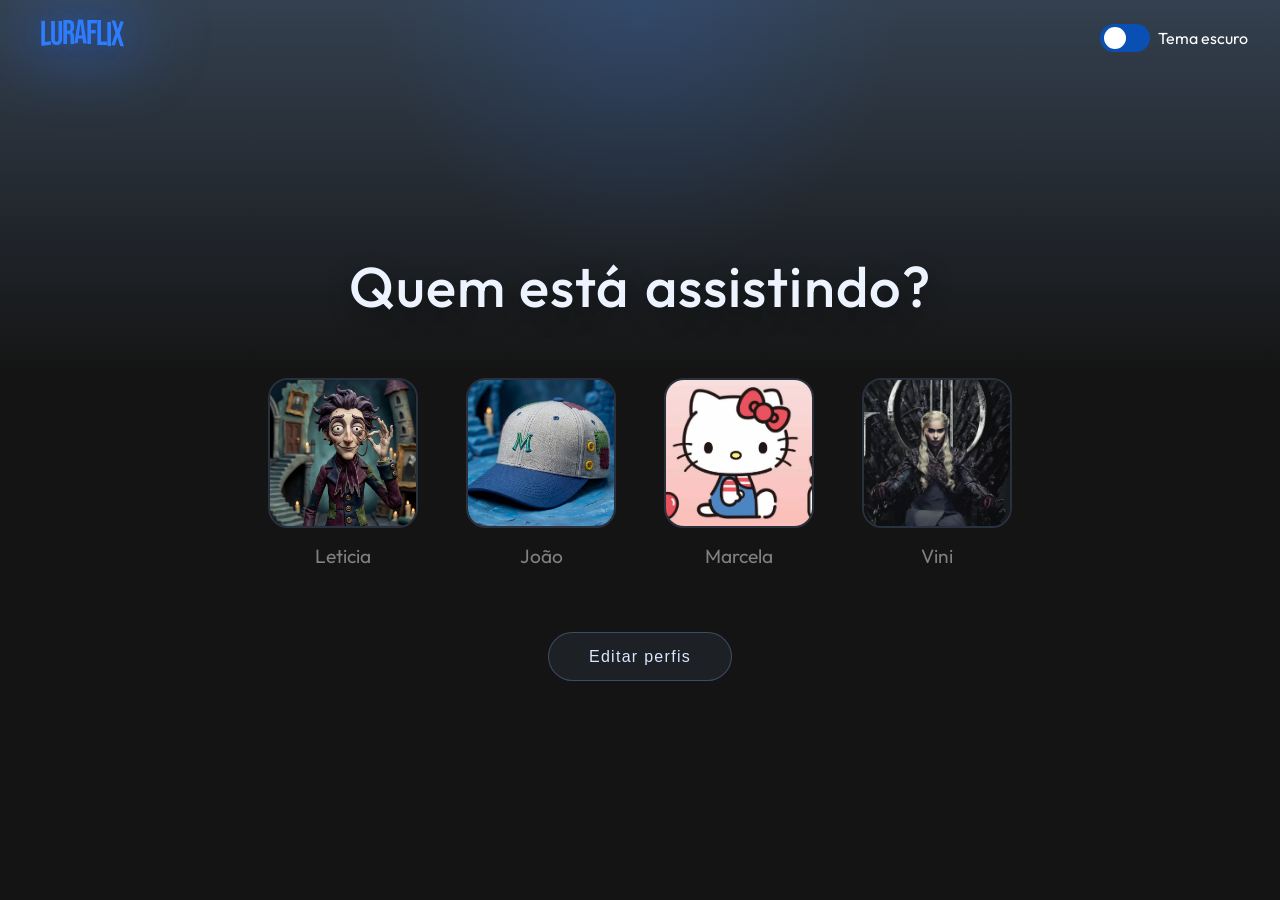
==== index.html @ d05340d7 "Add files via upload" ====
﻿<!DOCTYPE html>
<html lang="pt-br">
<head>
    <meta charset="UTF-8">
    <meta name="viewport" content="width=device-width, initial-scale=1.0">
    <title>Luraflix</title>
    <link rel="stylesheet" href="style.css">
    <link href="https://fonts.googleapis.com/css2?family=Bebas+Neue&display=swap" rel="stylesheet">
    <link href="https://fonts.googleapis.com/css2?family=Outfit:wght@400;500;700&display=swap" rel="stylesheet">
</head>
<body>
   <div class="netflix-title" aria-label="LuraFlix">
    <span class="logo-l">L</span>
    <span class="logo-u">u</span>
    <span class="logo-r">r</span>
    <span class="logo-a">a</span>
    <span class="logo-f">F</span>
    <span class="logo-l2">l</span>
    <span class="logo-i">i</span>
    <span class="logo-x">x</span>
   </div>
    <div class="red-glow"></div>
    <main>
     <div class="theme-container">
    <button id="theme-toggle" class="toggle" onclick="toggleTheme()"></button>
    <span id="theme-text">Tema escuro</span>
     </div>
        <h1><span>Quem está</span><span>assistindo?</span></h1>
        <section aria-label="Perfis disponíveis">
            <nav class="profiles">
                <ul>
                    <li>
                        <a href="catalogo/catalogo.html" class="profile">
                            <figure>
                                <img src="assets/perfil-1.jpg" alt="Um personagem de aparÃªncia gÃ³tica e caricata, com cabelos roxos e monÃ³culo, posa em um cenÃ¡rio fantÃ¡stico de miniaturas sombrias iluminadas por velas.">
                                <figcaption>Leticia</figcaption>
                            </figure>
                        </a>
                    </li>
                    <li>
                        <a href="catalogo/catalogo.html" class="profile">
                            <figure>
                                <img src="assets/perfil-2.jpg" alt="Imagem de um bonÃ© azul">
                                <figcaption>João</figcaption>
                            </figure>
                        </a>
                    </li>
                    <li>
                        <a href="catalogo/catalogo.html" class="profile">
                            <figure>
                                <img src="assets/perfil-3.png" alt="IlustraÃ§Ã£o de uma boneca estilo gatinho branco sentada com laÃ§o vermelho, roupa azul, ao lado de trÃªs maÃ§Ã£s e uma garrafinha de leite com canudo em fundo rosa suave.">
                                <figcaption>Marcela</figcaption>
                            </figure>
                        </a>
                    </li>
                    <li>
                        <a href="catalogo/catalogo.html" class="profile">
                            <figure>
                                <img src="assets/perfil-4.png" alt="Personagem feminina sentada no Trono de Ferro com expressÃ£o sÃ©ria, vestindo roupas escuras em um cenÃ¡rio sombrio e dramÃ¡tico.">
                                <figcaption>Vini</figcaption>
                            </figure>
                        </a>
                    </li>
                </ul>
            </nav>
             <section class="gerenciar">
            <button type="button" class="botao-gerenciar">Editar perfis</button>
        </section> 
    </main>
   <script src="js/index.js"></script>
   <script src="theme.js"></script>
</body>
</html>
---- style.css ----
﻿* {
    margin: 0;
    padding: 0;
    box-sizing: border-box;
}

body {
    background: #141414;
    color: #fff;
    font-family: 'Outfit', 'Segoe UI', Arial, sans-serif;
}






@keyframes glowNetflix2 { 
    0% { 
        opacity: 0; 
        transform: scale(0.8); 
    } 

    50% { 
        opacity: 0.3; transform: scale(1); 
    } 

    100% { opacity: 0;
         transform: scale(0.8);

     }
 }

 
/* CENTRALIZA */
main {
    display: flex;
    flex-direction: column;
    align-items: center;
    justify-content: center;
    min-height: 100vh;
    padding: 5rem 1.5rem 3rem;
}

.intro-label {
    margin-bottom: 0.9rem;
    font-size: 0.82rem;
    font-weight: 600;
    letter-spacing: 0.22em;
    text-transform: uppercase;
    color: #8db9ff;
}

/* TÃTULO */
h1 {
    font-size: 3.2rem;
    font-weight: 400;
    margin-bottom: 3.5rem;
}

/* LISTA */
ul {
    list-style: none;
    display: flex;
    gap: 3rem;
}

/* PERFIL */
.profile {
    text-decoration: none;
    text-align: center;
    color: #808080;
    transition: opacity 0.3s;
}

/* IMAGEM */
.profile img {
    width: 150px;
    height: 150px;
    border-radius: 20px;
    object-fit: cover;
    display: block;
    border: 2px solid rgba(141, 185, 255, 0.18);
}


/* NOME */
figcaption {
    margin-top: 1rem;
    font-size: 1.2rem;
    transition: color 0.3s;
}

/* HOVER ESTILO NETFLIX */
.profile:hover img {
    transform: translateY(-8px) scale(1.06);
    border: 2px solid #8db9ff;
    box-shadow: 0 18px 40px rgba(8,0,40,0.45);
}

.profile:hover figcaption {
    color: #fff;
}

/* ESCURECE OS OUTROS */
ul:hover .profile {
    opacity: 0.3;
}

ul:hover .profile:hover {
    opacity: 1;
}

/* BOTÃƒO GERENCIAR */
.botao-gerenciar {
    margin-top: 5rem;
    padding: 0.9rem 2.5rem;
    border: 1px solid rgba(141, 185, 255, 0.28);
    background: rgba(141, 185, 255, 0.08);
    color: #d9e7ff;
    font-size: 1rem;
    letter-spacing: 0.08em;
    cursor: pointer;
    transition: all 0.3s ease;
    display: block;
    margin: 4rem auto 0 auto;
    border-radius: 999px;
}

.botao-gerenciar:hover {
    color: #081428;
    border-color: #8db9ff;
    background: #8db9ff;
}

/* RESPONSIVO */
@media (max-width: 900px) {
    ul {
        gap: 2rem;
    }

    .profile img {
        width: 120px;
        height: 120px;
    }

    h1 {
        font-size: 2.2rem;
    }
}

@media (max-width: 600px) {
    main {
        min-height: auto;
        padding: 6.5rem 1.25rem 2.5rem;
        justify-content: flex-start;
    }

    .netflix-title {
        top: 0.9rem;
        left: 1rem;
        font-size: 1.5rem;
    }

    .theme-container {
        top: 0.9rem;
        right: 1rem;
        gap: 0.5rem;
        transform: scale(0.84);
        transform-origin: top right;
    }

    #theme-text {
        font-size: 0.82rem;
        white-space: nowrap;
    }

    ul {
        width: min(100%, 320px);
        display: grid;
        grid-template-columns: repeat(2, minmax(0, 1fr));
        justify-content: center;
        gap: 1.75rem 1.25rem;
    }

    li {
        width: 100%;
    }

    .profile {
        display: block;
        width: 100%;
    }

    .profile img {
        width: 100%;
        max-width: 126px;
        aspect-ratio: 1 / 1;
        height: auto;
        margin: 0 auto;
        border-radius: 6px;
    }

    figcaption {
        margin-top: 0.8rem;
        font-size: 1.05rem;
    }

    h1 {
        font-size: clamp(2.1rem, 8.8vw, 2.8rem);
        line-height: 1.12;
        margin-bottom: 2rem;
        text-align: center;
        letter-spacing: 0;
        max-width: none;
    }

    h1 span {
        display: block;
    }

    h1 span + span {
        margin-left: 0;
    }

    .botao-gerenciar {
        margin-top: 3rem;
        width: min(100%, 320px);
        padding: 0.85rem 1.2rem;
        font-size: 0.95rem;
        letter-spacing: 0.08em;
    }

    .gerenciar {
        width: 100%;
        display: flex;
        justify-content: center;
    }
}

/* LIGHT MODE */
body.light-mode {
    background: linear-gradient(to bottom, #e8eef7 0%, #f5f5f5 55%, #f5f5f5 100%);
    color: #222;
}

.light-mode .profile {
    color: #555;
}

.light-mode .intro-label {
    color: #1d5fd3;
}

.light-mode .profile:hover figcaption {
    color: #000;
}

/* ðŸ‘‡ AQUI EMBAIXO (NOVO CÃ“DIGO) */
.theme-container {
    position: absolute;
    top: 1.5rem;
    right: 2rem;
    display: flex;
    align-items: center;
    gap: 0.5rem;
}

.toggle {
    width: 50px;
    height: 28px;
    background: #555;
    border-radius: 20px;
    border: none;
    cursor: pointer;
    position: relative;
}

.toggle::before {
    content: "";
    position: absolute;
    width: 22px;
    height: 22px;
    background: #fff;
    border-radius: 50%;
    top: 3px;
    left: 4px;
    transition: transform 0.3s;
}
body.light-mode .toggle::before {
    transform: translateX(24px); /* bolinha vai pra direita */
}
/* Dark mode com degradÃª no topo */
body {
    background:
        radial-gradient(circle at 50% 0%, rgba(47, 125, 255, 0.16), transparent 24%),
        linear-gradient(to bottom, #34404f 0%, #141414 42%, #141414 100%);
    color: #fff;
}

/* AnimaÃ§Ã£o do bolinho vermelho no meio superior */

/* Keyframes da animaÃ§Ã£o */
@keyframes glowNetflix {
    0% { opacity: 0; transform: translateX(-50%) scale(0.8); }
    50% { opacity: 1; transform: translateX(-50%) scale(1); }
    100% { opacity: 0; transform: translateX(-50%) scale(0.8); }
}

/* Switch toggle conforme o tema */
.toggle {
    background-color: #0a4fb3; /* azul por padrÃ£o */
    transition: background-color 0.3s;
}

body.light-mode .toggle {
    background-color: #5aa9ff; /* azul claro no modo claro */
}

/* Bolinha */
.toggle::before {
    background-color: #fff;
    transition: transform 0.3s;
}

body.light-mode .toggle::before {
    transform: translateX(24px); /* bolinha vai pra direita */
}
/* Bolinha */
.toggle::before {
    background-color: #fff; /* bolinha branca no escuro */
    transition: transform 0.3s, background-color 0.3s;
}

body.light-mode .toggle::before {
    transform: translateX(24px); /* bolinha vai pra direita */
    background-color: #000;      /* bolinha preta no claro */
}


/*AnimaÃ§Ã£o do quem esta assistindo*/
h1 {
    font-size: 3.5rem;
    font-weight: 500;
    color: #eef4ff;
    margin-bottom: 3.5rem;
    letter-spacing: 0.02em;
    text-shadow: 0 8px 24px rgba(0,0,0,0.42);

    opacity: 0;
    animation: fadeTitle 1s ease forwards;
}

h1 span + span {
    margin-left: 0.28em;
}

@keyframes fadeTitle {
    to {
        opacity: 1;
        transform: translateY(0);
    }

    from {
        opacity: 0;
        transform: translateY(10px);
    }
}

.netflix-title {
    position: absolute;
    top: 20px;
    left: 40px;
    z-index: 10;
    display: flex;
    align-items: flex-end;
    gap: 0;
    font-family: 'Bebas Neue', 'Segoe UI', Arial, sans-serif;
    font-size: 2.05rem;
    line-height: 0.88;
    letter-spacing: -0.03em;
    color: #2f7dff;
    text-transform: none;
    text-shadow: 0 0 20px rgba(47, 125, 255, 0.22);
}

.netflix-title span {
    display: inline-block;
    transform-origin: center bottom;
}

.netflix-title .logo-l,
.netflix-title .logo-u,
.netflix-title .logo-r,
.netflix-title .logo-a,
.netflix-title .logo-f,
.netflix-title .logo-l2,
.netflix-title .logo-i,
.netflix-title .logo-x {
    font-size: 1em;
}

/* efeito ondulado leve */
.netflix-title .logo-l { transform: translateY(2px) scaleY(1.08) skewY(-6deg); }
.netflix-title .logo-u { transform: translateY(1px) scaleY(1.05); }
.netflix-title .logo-r { transform: translateY(0) scaleY(1.02); }
.netflix-title .logo-a { transform: translateY(-1px) scaleY(1.03) skewY(2deg); }
.netflix-title .logo-f { transform: translateY(0) scaleY(1.05); }
.netflix-title .logo-l2 { transform: translateY(1px) scaleY(1.08); }
.netflix-title .logo-i { transform: translateY(2px) scaleY(1.04); }
.netflix-title .logo-x { transform: translateY(2px) scaleY(1.08) skewY(6deg); }

/* glow vermelho atrÃ¡s do logo */
.netflix-title::before {
    content: "";
    position: absolute;
    top: 50%;
    left: 50%;
    transform: translate(-50%, -50%);
    
    width: 260px;   /* ðŸ‘ˆ aumenta aqui */
    height: 90px;   /* ðŸ‘ˆ aumenta aqui */

    background: radial-gradient(circle, rgba(47, 125, 255, 0.28) 0%, transparent 70%);
    
    filter: blur(25px);
    z-index: -1;
}

body.light-mode h1 {
    color: #222;
}
body.light-mode h1 {
    color: #222; /* preto mais suave */
    text-shadow: none; /* ðŸ‘ˆ remove a sombra */
}
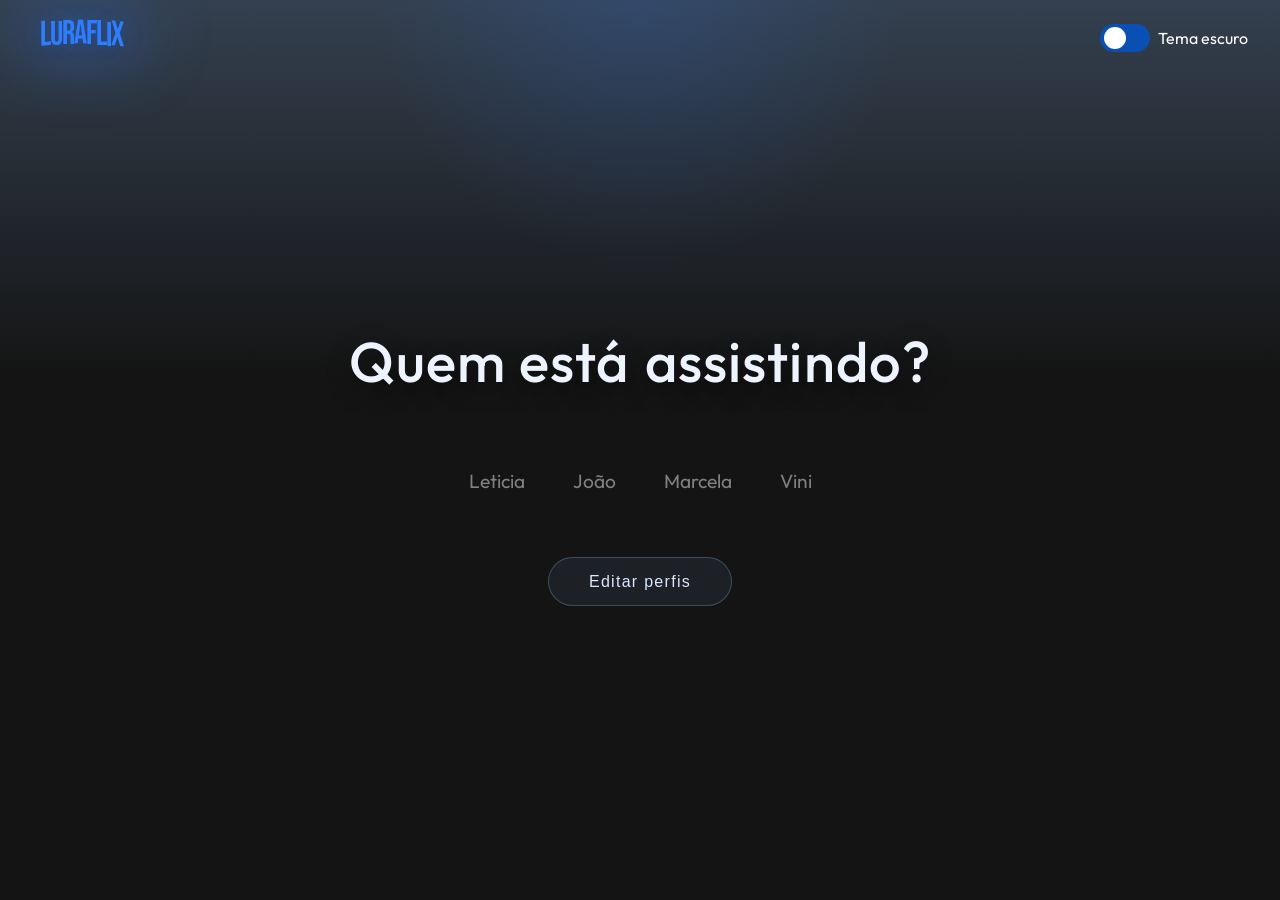
==== commit 70bf18a5: "Add files via upload" ====
--- a/index.html
+++ b/index.html
@@ -32,7 +32,7 @@
                     <li>
                         <a href="catalogo/catalogo.html" class="profile">
                             <figure>
-                                <img src="assets/perfil-1.jpg" alt="Um personagem de aparÃªncia gÃ³tica e caricata, com cabelos roxos e monÃ³culo, posa em um cenÃ¡rio fantÃ¡stico de miniaturas sombrias iluminadas por velas.">
+                                <!-- <img src="assets/perfil-1.jpg" alt="Um personagem de aparÃªncia gÃ³tica e caricata, com cabelos roxos e monÃ³culo, posa em um cenÃ¡rio fantÃ¡stico de miniaturas sombrias iluminadas por velas."> -->
                                 <figcaption>Leticia</figcaption>
                             </figure>
                         </a>
@@ -40,7 +40,7 @@
                     <li>
                         <a href="catalogo/catalogo.html" class="profile">
                             <figure>
-                                <img src="assets/perfil-2.jpg" alt="Imagem de um bonÃ© azul">
+                                <!-- <img src="assets/perfil-2.jpg" alt="Imagem de um bonÃ© azul"> -->
                                 <figcaption>João</figcaption>
                             </figure>
                         </a>
@@ -48,7 +48,7 @@
                     <li>
                         <a href="catalogo/catalogo.html" class="profile">
                             <figure>
-                                <img src="assets/perfil-3.png" alt="IlustraÃ§Ã£o de uma boneca estilo gatinho branco sentada com laÃ§o vermelho, roupa azul, ao lado de trÃªs maÃ§Ã£s e uma garrafinha de leite com canudo em fundo rosa suave.">
+                                <!-- <img src="assets/perfil-3.png" alt="IlustraÃ§Ã£o de uma boneca estilo gatinho branco sentada com laÃ§o vermelho, roupa azul, ao lado de trÃªs maÃ§Ã£s e uma garrafinha de leite com canudo em fundo rosa suave."> -->
                                 <figcaption>Marcela</figcaption>
                             </figure>
                         </a>
@@ -56,7 +56,7 @@
                     <li>
                         <a href="catalogo/catalogo.html" class="profile">
                             <figure>
-                                <img src="assets/perfil-4.png" alt="Personagem feminina sentada no Trono de Ferro com expressÃ£o sÃ©ria, vestindo roupas escuras em um cenÃ¡rio sombrio e dramÃ¡tico.">
+                                <!-- <img src="assets/perfil-4.png" alt="Personagem feminina sentada no Trono de Ferro com expressÃ£o sÃ©ria, vestindo roupas escuras em um cenÃ¡rio sombrio e dramÃ¡tico."> -->
                                 <figcaption>Vini</figcaption>
                             </figure>
                         </a>
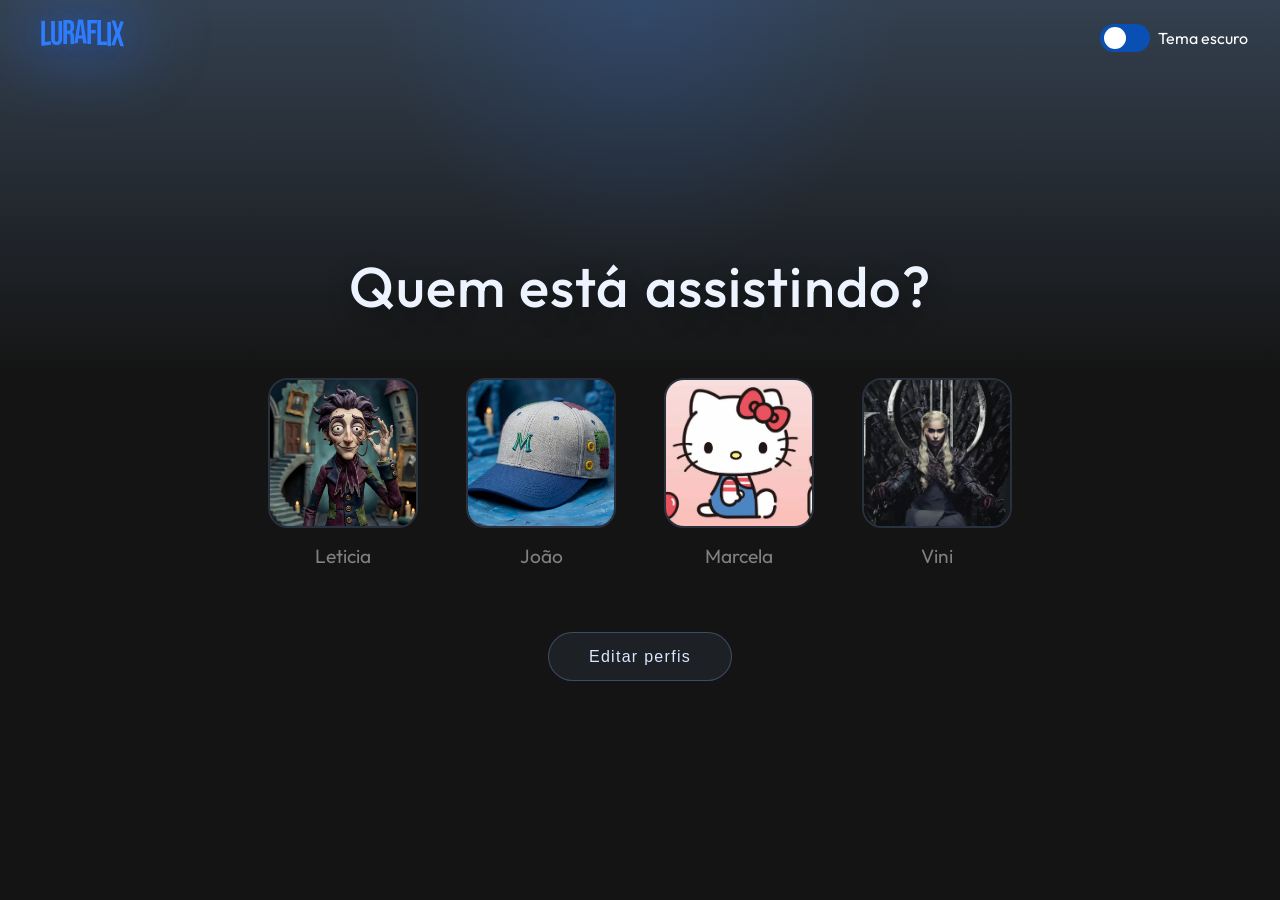
==== commit 721c91a4: "Update index.html" ====
--- a/index.html
+++ b/index.html
@@ -32,7 +32,7 @@
                     <li>
                         <a href="catalogo/catalogo.html" class="profile">
                             <figure>
-                                <!-- <img src="assets/perfil-1.jpg" alt="Um personagem de aparÃªncia gÃ³tica e caricata, com cabelos roxos e monÃ³culo, posa em um cenÃ¡rio fantÃ¡stico de miniaturas sombrias iluminadas por velas."> -->
+                                <img src="assets/perfil-1.jpg" alt="Um personagem de aparÃªncia gÃ³tica e caricata, com cabelos roxos e monÃ³culo, posa em um cenÃ¡rio fantÃ¡stico de miniaturas sombrias iluminadas por velas."> 
                                 <figcaption>Leticia</figcaption>
                             </figure>
                         </a>
@@ -40,7 +40,7 @@
                     <li>
                         <a href="catalogo/catalogo.html" class="profile">
                             <figure>
-                                <!-- <img src="assets/perfil-2.jpg" alt="Imagem de um bonÃ© azul"> -->
+                                <img src="assets/perfil-2.jpg" alt="Imagem de um bonÃ© azul"> 
                                 <figcaption>João</figcaption>
                             </figure>
                         </a>
@@ -48,7 +48,7 @@
                     <li>
                         <a href="catalogo/catalogo.html" class="profile">
                             <figure>
-                                <!-- <img src="assets/perfil-3.png" alt="IlustraÃ§Ã£o de uma boneca estilo gatinho branco sentada com laÃ§o vermelho, roupa azul, ao lado de trÃªs maÃ§Ã£s e uma garrafinha de leite com canudo em fundo rosa suave."> -->
+                                <img src="assets/perfil-3.png" alt="IlustraÃ§Ã£o de uma boneca estilo gatinho branco sentada com laÃ§o vermelho, roupa azul, ao lado de trÃªs maÃ§Ã£s e uma garrafinha de leite com canudo em fundo rosa suave.">
                                 <figcaption>Marcela</figcaption>
                             </figure>
                         </a>
@@ -56,7 +56,7 @@
                     <li>
                         <a href="catalogo/catalogo.html" class="profile">
                             <figure>
-                                <!-- <img src="assets/perfil-4.png" alt="Personagem feminina sentada no Trono de Ferro com expressÃ£o sÃ©ria, vestindo roupas escuras em um cenÃ¡rio sombrio e dramÃ¡tico."> -->
+                                <img src="assets/perfil-4.png" alt="Personagem feminina sentada no Trono de Ferro com expressÃ£o sÃ©ria, vestindo roupas escuras em um cenÃ¡rio sombrio e dramÃ¡tico.">
                                 <figcaption>Vini</figcaption>
                             </figure>
                         </a>
